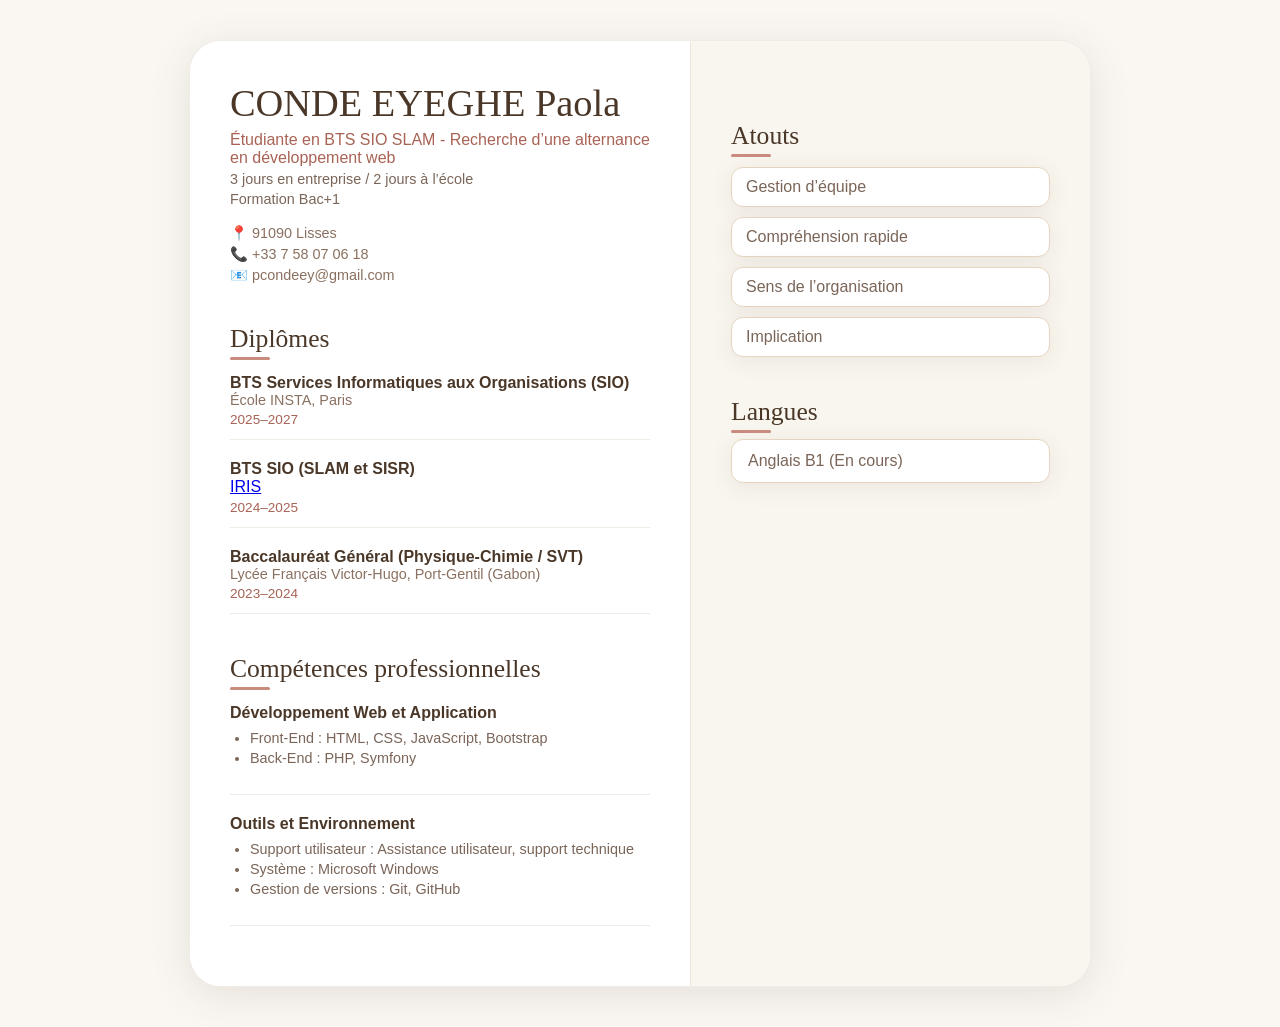
==== cv.html @ b109cab2 "Add files via upload" ====
<!DOCTYPE html>
<html lang="fr">
<head>
  <meta charset="UTF-8">
  <title>CV CONDE</title>

  <style>
    /* ============================================
       CV — Style premium cohérent avec le portfolio
       ============================================ */

    :root {
      --cream:     #faf7f2;
      --white:     #ffffff;
      --beige:     #f0e8d8;
      --beige-mid: #e5d5c0;
      --blush:     #e8c4b8;
      --rose:      #c98b7d;
      --rose-deep: #a86355;
      --taupe:     #8a7060;
      --brown:     #4a3728;
      --text:      #3d2e24;
      --text-light:#7a6558;

      --radius-sm: 12px;
      --radius-md: 20px;
      --radius-lg: 32px;

      --shadow-soft: 0 4px 24px rgba(74,55,40,0.08);
      --shadow-card: 0 8px 40px rgba(74,55,40,0.12);
      --shadow-hover: 0 20px 60px rgba(74,55,40,0.18);

      --transition: 0.35s cubic-bezier(0.34, 1.56, 0.64, 1);
    }

    body {
      background: var(--cream);
      font-family: 'DM Sans', sans-serif;
      color: var(--text);
      margin: 0;
      padding: 40px 0;
      display: flex;
      justify-content: center;
    }

    .cv-container {
      width: 900px;
      background: var(--white);
      border-radius: var(--radius-lg);
      box-shadow: var(--shadow-card);
      border: 1.5px solid rgba(200, 175, 155, 0.25);
      display: grid;
      grid-template-columns: 1fr 0.8fr;
      overflow: hidden;
    }

    /* Colonne gauche */
    .left-column {
      padding: 40px 40px 60px;
      background: var(--white);
    }

    .header-name {
      font-family: 'Cormorant Garamond', serif;
      font-size: 2.4rem;
      font-weight: 400;
      color: var(--brown);
    }

    .header-subtitle {
      font-size: 1rem;
      color: var(--rose-deep);
      margin-top: 6px;
      font-weight: 500;
    }

    .header-line {
      font-size: 0.9rem;
      color: var(--text-light);
      margin-top: 4px;
    }

    .header-info {
      margin-top: 18px;
      display: flex;
      flex-direction: column;
      gap: 4px;
      color: var(--taupe);
      font-size: 0.9rem;
    }

    .section-title {
      font-family: 'Cormorant Garamond', serif;
      font-size: 1.6rem;
      font-weight: 400;
      color: var(--brown);
      margin-top: 40px;
      margin-bottom: 12px;
      position: relative;
    }

    .section-title::after {
      content: "";
      width: 40px;
      height: 3px;
      background: var(--rose);
      position: absolute;
      bottom: -6px;
      left: 0;
      border-radius: 10px;
    }

    .item-block {
      margin-top: 20px;
      padding-bottom: 12px;
      border-bottom: 1px solid rgba(200, 175, 155, 0.25);
    }

    .item-title {
      font-weight: 600;
      color: var(--brown);
      font-size: 1rem;
    }

    .item-subtitle {
      font-size: 0.9rem;
      color: var(--taupe);
    }

    .item-date {
      font-size: 0.85rem;
      color: var(--rose-deep);
      margin-top: 4px;
    }

    .item-block ul {
      margin-top: 8px;
      padding-left: 20px;
    }

    .item-block li {
      font-size: 0.9rem;
      color: var(--text-light);
      margin-bottom: 4px;
    }

    /* Colonne droite */
    .right-column {
      background: rgba(240, 232, 216, 0.4);
      padding: 40px 40px 60px;
      border-left: 1.5px solid rgba(200, 175, 155, 0.25);
    }

    .atouts-list {
      list-style: none;
      padding-left: 0;
    }

    .atouts-list li {
      background: var(--white);
      padding: 10px 14px;
      border-radius: var(--radius-sm);
      border: 1.5px solid var(--beige-mid);
      margin-bottom: 10px;
      color: var(--text-light);
      box-shadow: var(--shadow-soft);
      transition: var(--transition);
    }

    .atouts-list li:hover {
      transform: translateY(-3px);
      box-shadow: var(--shadow-hover);
      border-color: var(--rose);
    }

    .lang-item {
      background: var(--white);
      padding: 12px 16px;
      border-radius: var(--radius-sm);
      border: 1.5px solid var(--beige-mid);
      color: var(--text-light);
      box-shadow: var(--shadow-soft);
      margin-top: 10px;
    }

    @media (max-width: 850px) {
      .cv-container {
        grid-template-columns: 1fr;
      }

      .right-column {
        border-left: none;
        border-top: 1.5px solid rgba(200, 175, 155, 0.25);
      }
    }
  </style>

</head>
<body>

  <div class="cv-container">

    <!-- Colonne gauche -->
    <div class="left-column">

      <div class="header">
        <div class="header-name">CONDE EYEGHE Paola</div>
        <div class="header-subtitle">Étudiante en BTS SIO SLAM - Recherche d’une alternance en développement web</div>
        <div class="header-line">3 jours en entreprise / 2 jours à l’école</div>
        <div class="header-line">Formation Bac+1</div>

        <div class="header-info">
          <span>📍 91090 Lisses</span>
          <span>📞 +33 7 58 07 06 18</span>
          <span>📧 pcondeey@gmail.com</span>
        </div>
      </div>

      <div class="section-title">Diplômes</div>

      <div class="item-block">
        <div class="item-title">BTS Services Informatiques aux Organisations (SIO)</div>
        <div class="item-subtitle">École INSTA, Paris</div>
        <div class="item-date">2025–2027</div>
      </div>

      <div class="item-block">
        <div class="item-title">BTS SIO (SLAM et SISR)</div>
        <a href="https://ecoleiris.fr/paris" target="_blank">IRIS</a>
        <div class="item-date">2024–2025</div>
      </div>

      <div class="item-block">
        <div class="item-title">Baccalauréat Général (Physique-Chimie / SVT)</div>
        <div class="item-subtitle">Lycée Français Victor-Hugo, Port-Gentil (Gabon)</div>
        <div class="item-date">2023–2024</div>
      </div>

      <div class="section-title">Compétences professionnelles</div>

      <div class="item-block">
        <div class="item-title">Développement Web et Application</div>
        <ul>
          <li>Front-End : HTML, CSS, JavaScript, Bootstrap</li>
          <li>Back-End : PHP, Symfony</li>
        </ul>
      </div>

      <div class="item-block">
        <div class="item-title">Outils et Environnement</div>
        <ul>
          <li>Support utilisateur : Assistance utilisateur, support technique</li>
          <li>Système : Microsoft Windows</li>
          <li>Gestion de versions : Git, GitHub</li>
        </ul>
      </div>

    </div>

    <!-- Colonne droite -->
    <div class="right-column">

      <div class="section-title">Atouts</div>
      <ul class="atouts-list">
        <li>Gestion d’équipe</li>
        <li>Compréhension rapide</li>
        <li>Sens de l’organisation</li>
        <li>Implication</li>
      </ul>

      <div class="section-title">Langues</div>
      <div class="lang-item">Anglais B1 (En cours)</div>

    </div>

  </div>

</body>
</html>
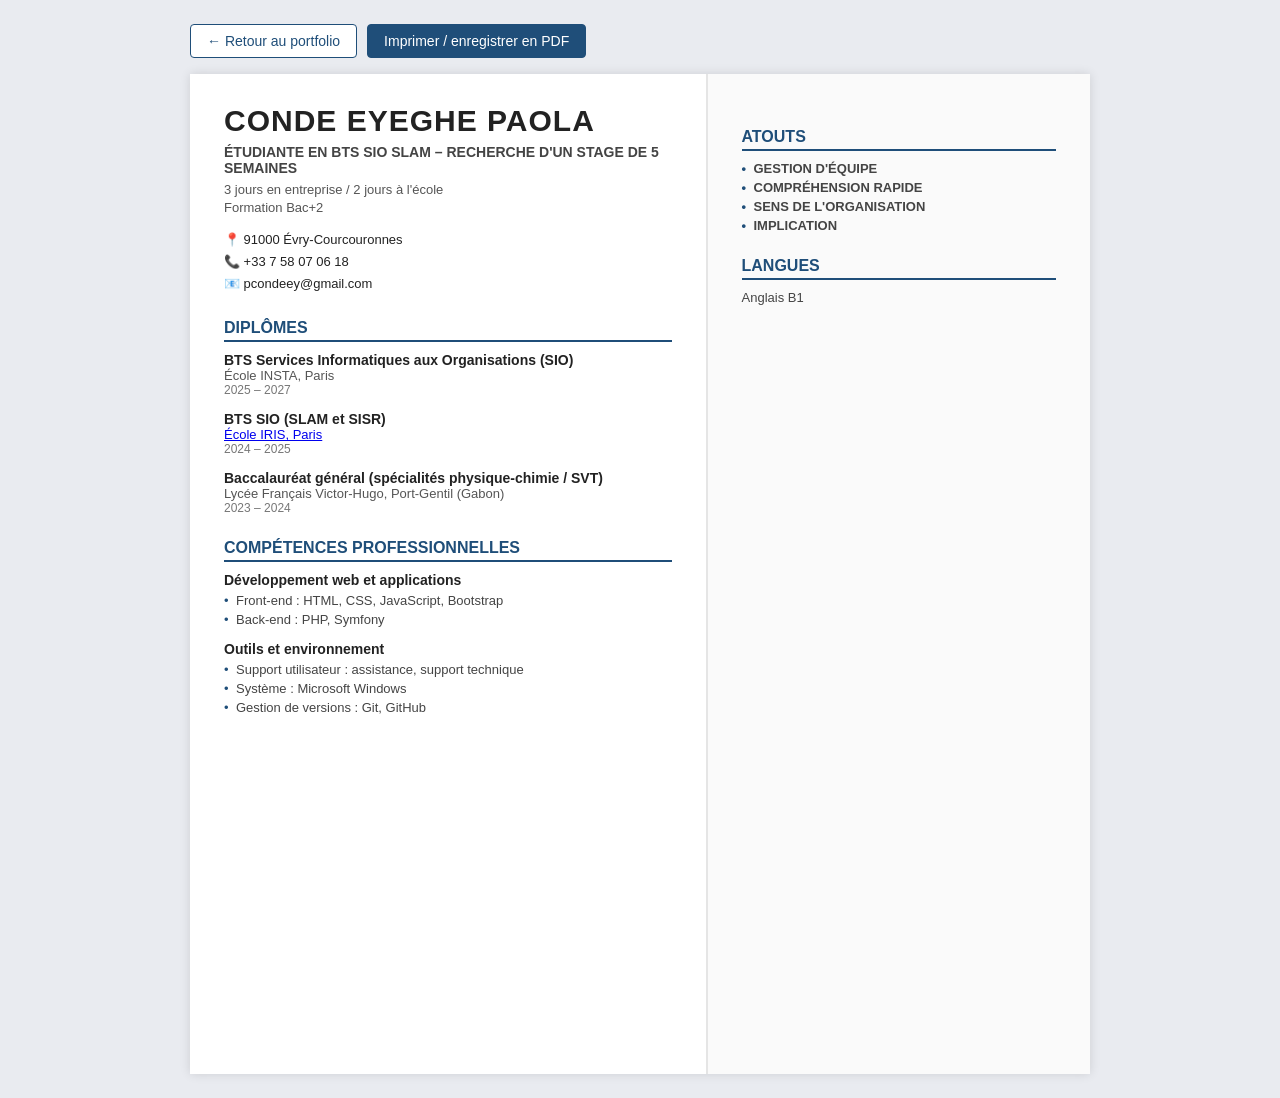
==== commit e56303c1: "Mise à jour du CV" ====
--- a/cv.html
+++ b/cv.html
@@ -1,279 +1,76 @@
 <!DOCTYPE html>
 <html lang="fr">
-<head>
-  <meta charset="UTF-8">
-  <title>CV CONDE</title>
+    <head>
+        <meta charset="UTF-8">
+        <meta name="viewport" content="width=device-width, initial-scale=1">
+        <title>CV – Paola Conde Eyeghe</title>
+        <link rel="stylesheet" href="cv.css">
+    </head>
+    <body>
+        <div class="cv-actions">
+            <a class="alt" href="index.html">← Retour au portfolio</a>
+            <button type="button" id="printCv">Imprimer / enregistrer en PDF</button>
+        </div>
+        <div class="cv-container">
+            <div class="left-column">
+                <div class="header-name">Conde Eyeghe Paola</div>
+                <div class="header-subtitle">Étudiante en BTS SIO SLAM – Recherche d'un stage de 5 semaines</div>
+                <div class="header-line">3 jours en entreprise / 2 jours à l'école</div>
+                <div class="header-line">Formation Bac+2</div>
+                <div class="header-info">
+                    <span>📍 91000 Évry-Courcouronnes</span>
+                    <span>📞 +33 7 58 07 06 18</span>
+                    <span>📧 pcondeey@gmail.com</span>
+                </div>
 
-  <style>
-    /* ============================================
-       CV — Style premium cohérent avec le portfolio
-       ============================================ */
+                <div class="section-title">Diplômes</div>
+                <div class="item-block">
+                    <div class="item-title">BTS Services Informatiques aux Organisations (SIO)</div>
+                    <div class="item-subtitle">École INSTA, Paris</div>
+                    <div class="item-date">2025 – 2027</div>
+                </div>
+                <div class="item-block">
+                    <div class="item-title">BTS SIO (SLAM et SISR)</div>
+                    <div class="item-subtitle">
+                        <a href="https://ecoleiris.fr/paris" target="_blank" rel="noopener">École IRIS, Paris</a>
+                    </div>
+                    <div class="item-date">2024 – 2025</div>
+                </div>
+                <div class="item-block">
+                    <div class="item-title">Baccalauréat général (spécialités physique-chimie / SVT)</div>
+                    <div class="item-subtitle">Lycée Français Victor-Hugo, Port-Gentil (Gabon)</div>
+                    <div class="item-date">2023 – 2024</div>
+                </div>
 
-    :root {
-      --cream:     #faf7f2;
-      --white:     #ffffff;
-      --beige:     #f0e8d8;
-      --beige-mid: #e5d5c0;
-      --blush:     #e8c4b8;
-      --rose:      #c98b7d;
-      --rose-deep: #a86355;
-      --taupe:     #8a7060;
-      --brown:     #4a3728;
-      --text:      #3d2e24;
-      --text-light:#7a6558;
-
-      --radius-sm: 12px;
-      --radius-md: 20px;
-      --radius-lg: 32px;
-
-      --shadow-soft: 0 4px 24px rgba(74,55,40,0.08);
-      --shadow-card: 0 8px 40px rgba(74,55,40,0.12);
-      --shadow-hover: 0 20px 60px rgba(74,55,40,0.18);
-
-      --transition: 0.35s cubic-bezier(0.34, 1.56, 0.64, 1);
-    }
-
-    body {
-      background: var(--cream);
-      font-family: 'DM Sans', sans-serif;
-      color: var(--text);
-      margin: 0;
-      padding: 40px 0;
-      display: flex;
-      justify-content: center;
-    }
-
-    .cv-container {
-      width: 900px;
-      background: var(--white);
-      border-radius: var(--radius-lg);
-      box-shadow: var(--shadow-card);
-      border: 1.5px solid rgba(200, 175, 155, 0.25);
-      display: grid;
-      grid-template-columns: 1fr 0.8fr;
-      overflow: hidden;
-    }
-
-    /* Colonne gauche */
-    .left-column {
-      padding: 40px 40px 60px;
-      background: var(--white);
-    }
-
-    .header-name {
-      font-family: 'Cormorant Garamond', serif;
-      font-size: 2.4rem;
-      font-weight: 400;
-      color: var(--brown);
-    }
-
-    .header-subtitle {
-      font-size: 1rem;
-      color: var(--rose-deep);
-      margin-top: 6px;
-      font-weight: 500;
-    }
-
-    .header-line {
-      font-size: 0.9rem;
-      color: var(--text-light);
-      margin-top: 4px;
-    }
-
-    .header-info {
-      margin-top: 18px;
-      display: flex;
-      flex-direction: column;
-      gap: 4px;
-      color: var(--taupe);
-      font-size: 0.9rem;
-    }
-
-    .section-title {
-      font-family: 'Cormorant Garamond', serif;
-      font-size: 1.6rem;
-      font-weight: 400;
-      color: var(--brown);
-      margin-top: 40px;
-      margin-bottom: 12px;
-      position: relative;
-    }
-
-    .section-title::after {
-      content: "";
-      width: 40px;
-      height: 3px;
-      background: var(--rose);
-      position: absolute;
-      bottom: -6px;
-      left: 0;
-      border-radius: 10px;
-    }
-
-    .item-block {
-      margin-top: 20px;
-      padding-bottom: 12px;
-      border-bottom: 1px solid rgba(200, 175, 155, 0.25);
-    }
-
-    .item-title {
-      font-weight: 600;
-      color: var(--brown);
-      font-size: 1rem;
-    }
-
-    .item-subtitle {
-      font-size: 0.9rem;
-      color: var(--taupe);
-    }
-
-    .item-date {
-      font-size: 0.85rem;
-      color: var(--rose-deep);
-      margin-top: 4px;
-    }
-
-    .item-block ul {
-      margin-top: 8px;
-      padding-left: 20px;
-    }
-
-    .item-block li {
-      font-size: 0.9rem;
-      color: var(--text-light);
-      margin-bottom: 4px;
-    }
-
-    /* Colonne droite */
-    .right-column {
-      background: rgba(240, 232, 216, 0.4);
-      padding: 40px 40px 60px;
-      border-left: 1.5px solid rgba(200, 175, 155, 0.25);
-    }
-
-    .atouts-list {
-      list-style: none;
-      padding-left: 0;
-    }
-
-    .atouts-list li {
-      background: var(--white);
-      padding: 10px 14px;
-      border-radius: var(--radius-sm);
-      border: 1.5px solid var(--beige-mid);
-      margin-bottom: 10px;
-      color: var(--text-light);
-      box-shadow: var(--shadow-soft);
-      transition: var(--transition);
-    }
-
-    .atouts-list li:hover {
-      transform: translateY(-3px);
-      box-shadow: var(--shadow-hover);
-      border-color: var(--rose);
-    }
-
-    .lang-item {
-      background: var(--white);
-      padding: 12px 16px;
-      border-radius: var(--radius-sm);
-      border: 1.5px solid var(--beige-mid);
-      color: var(--text-light);
-      box-shadow: var(--shadow-soft);
-      margin-top: 10px;
-    }
-
-    @media (max-width: 850px) {
-      .cv-container {
-        grid-template-columns: 1fr;
-      }
-
-      .right-column {
-        border-left: none;
-        border-top: 1.5px solid rgba(200, 175, 155, 0.25);
-      }
-    }
-  </style>
-
-</head>
-<body>
-
-  <div class="cv-container">
-
-    <!-- Colonne gauche -->
-    <div class="left-column">
-
-      <div class="header">
-        <div class="header-name">CONDE EYEGHE Paola</div>
-        <div class="header-subtitle">Étudiante en BTS SIO SLAM - Recherche d’une alternance en développement web</div>
-        <div class="header-line">3 jours en entreprise / 2 jours à l’école</div>
-        <div class="header-line">Formation Bac+1</div>
-
-        <div class="header-info">
-          <span>📍 91090 Lisses</span>
-          <span>📞 +33 7 58 07 06 18</span>
-          <span>📧 pcondeey@gmail.com</span>
+                <div class="section-title">Compétences professionnelles</div>
+                <div class="item-block">
+                    <div class="item-title">Développement web et applications</div>
+                    <ul>
+                        <li>Front-end : HTML, CSS, JavaScript, Bootstrap</li>
+                        <li>Back-end : PHP, Symfony</li>
+                    </ul>
+                </div>
+                <div class="item-block">
+                    <div class="item-title">Outils et environnement</div>
+                    <ul>
+                        <li>Support utilisateur : assistance, support technique</li>
+                        <li>Système : Microsoft Windows</li>
+                        <li>Gestion de versions : Git, GitHub</li>
+                    </ul>
+                </div>
+            </div>
+            <div class="right-column">
+                <div class="section-title">Atouts</div>
+                <ul class="atouts-list">
+                    <li>Gestion d'équipe</li>
+                    <li>Compréhension rapide</li>
+                    <li>Sens de l'organisation</li>
+                    <li>Implication</li>
+                </ul>
+                <div class="section-title">Langues</div>
+                <div class="lang-item">Anglais B1</div>
+            </div>
         </div>
-      </div>
-
-      <div class="section-title">Diplômes</div>
-
-      <div class="item-block">
-        <div class="item-title">BTS Services Informatiques aux Organisations (SIO)</div>
-        <div class="item-subtitle">École INSTA, Paris</div>
-        <div class="item-date">2025–2027</div>
-      </div>
-
-      <div class="item-block">
-        <div class="item-title">BTS SIO (SLAM et SISR)</div>
-        <a href="https://ecoleiris.fr/paris" target="_blank">IRIS</a>
-        <div class="item-date">2024–2025</div>
-      </div>
-
-      <div class="item-block">
-        <div class="item-title">Baccalauréat Général (Physique-Chimie / SVT)</div>
-        <div class="item-subtitle">Lycée Français Victor-Hugo, Port-Gentil (Gabon)</div>
-        <div class="item-date">2023–2024</div>
-      </div>
-
-      <div class="section-title">Compétences professionnelles</div>
-
-      <div class="item-block">
-        <div class="item-title">Développement Web et Application</div>
-        <ul>
-          <li>Front-End : HTML, CSS, JavaScript, Bootstrap</li>
-          <li>Back-End : PHP, Symfony</li>
-        </ul>
-      </div>
-
-      <div class="item-block">
-        <div class="item-title">Outils et Environnement</div>
-        <ul>
-          <li>Support utilisateur : Assistance utilisateur, support technique</li>
-          <li>Système : Microsoft Windows</li>
-          <li>Gestion de versions : Git, GitHub</li>
-        </ul>
-      </div>
-
-    </div>
-
-    <!-- Colonne droite -->
-    <div class="right-column">
-
-      <div class="section-title">Atouts</div>
-      <ul class="atouts-list">
-        <li>Gestion d’équipe</li>
-        <li>Compréhension rapide</li>
-        <li>Sens de l’organisation</li>
-        <li>Implication</li>
-      </ul>
-
-      <div class="section-title">Langues</div>
-      <div class="lang-item">Anglais B1 (En cours)</div>
-
-    </div>
-
-  </div>
-
-</body>
-</html>
+        <script src="main.js"></script>
+    </body>
+</html>
--- a/cv.css
+++ b/cv.css
@@ -0,0 +1,145 @@
+* {
+    box-sizing: border-box;
+    margin: 0;
+    padding: 0;
+    font-family: Arial,Helvetica,sans-serif;
+}
+body {
+    background: #e9ebf0;
+    padding: 24px;
+    color: #222;
+}
+.cv-actions {
+    max-width: 900px;
+    margin: 0 auto 16px;
+    display: flex;
+    gap: 10px;
+}
+.cv-actions a,
+.cv-actions button {
+    padding: 0.5rem 1rem;
+    border: 1px solid #1f4e79;
+    background: #1f4e79;
+    color: #fff;
+    border-radius: 4px;
+    text-decoration: none;
+    cursor: pointer;
+    font-size: 14px;
+}
+.cv-actions a.alt {
+    background: #fff;
+    color: #1f4e79;
+}
+.cv-container {
+    max-width: 900px;
+    margin: 0 auto;
+    background: #fff;
+    display: grid;
+    grid-template-columns: 1.15fr 0.85fr;
+    min-height: 1000px;
+    box-shadow: 0 0 10px rgba(0,0,0,.12);
+}
+.left-column {
+    padding: 30px 34px;
+    border-right: 2px solid #e5e5e5;
+}
+.right-column {
+    padding: 30px 34px;
+    background: #fafafa;
+}
+.header-name {
+    font-size: 30px;
+    font-weight: bold;
+    text-transform: uppercase;
+    letter-spacing: 1px;
+    margin-bottom: 6px;
+}
+.header-subtitle {
+    font-size: 14px;
+    font-weight: bold;
+    color: #444;
+    text-transform: uppercase;
+    margin-bottom: 6px;
+}
+.header-line {
+    font-size: 13px;
+    color: #555;
+    margin-bottom: 3px;
+}
+.header-info {
+    margin-top: 14px;
+    font-size: 13px;
+    line-height: 1.7;
+}
+.header-info span {
+    display: block;
+}
+.section-title {
+    font-size: 16px;
+    font-weight: bold;
+    text-transform: uppercase;
+    color: #1f4e79;
+    margin: 24px 0 10px;
+    border-bottom: 2px solid #1f4e79;
+    padding-bottom: 3px;
+}
+.item-block {
+    margin-bottom: 14px;
+}
+.item-title {
+    font-size: 14px;
+    font-weight: bold;
+}
+.item-subtitle {
+    font-size: 13px;
+    color: #555;
+}
+.item-date {
+    font-size: 12px;
+    color: #777;
+}
+.cv-container ul {
+    list-style: none;
+    margin-top: 5px;
+}
+.cv-container li {
+    font-size: 13px;
+    color: #444;
+    margin-bottom: 4px;
+    padding-left: 12px;
+    position: relative;
+}
+.cv-container li::before {
+    content: "•";
+    position: absolute;
+    left: 0;
+    color: #1f4e79;
+}
+.atouts-list li {
+    text-transform: uppercase;
+    font-weight: bold;
+}
+.lang-item {
+    font-size: 13px;
+    color: #444;
+}
+@media (max-width:700px) {
+    .cv-container {
+        grid-template-columns: 1fr;
+    }
+    .left-column {
+        border-right: 0;
+    }
+}
+@media print {
+    body {
+        background: #fff;
+        padding: 0;
+    }
+    .cv-actions {
+        display: none;
+    }
+    .cv-container {
+        box-shadow: none;
+    }
+}
